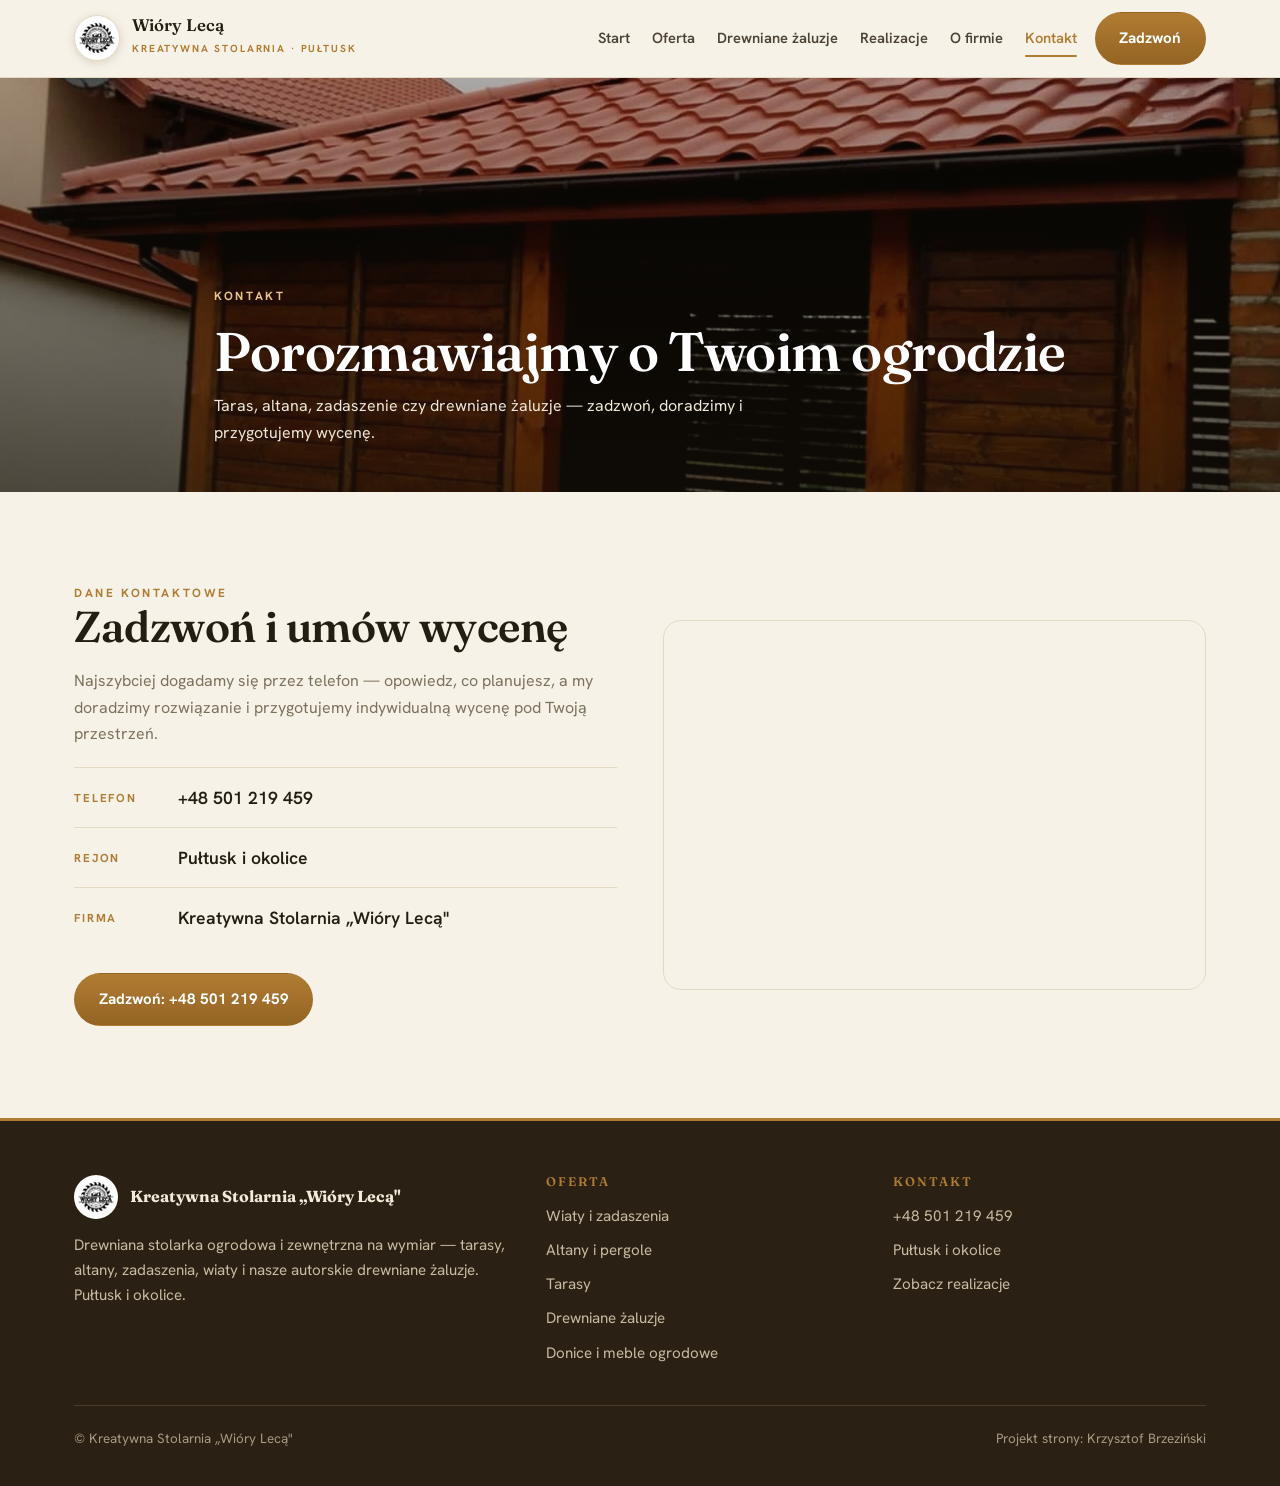
==== kontakt.html @ 0313fc8b "Wióry Lecą: wielostronicowe premium (jasny naturalny motyw) — 6 podstron, wspólne style, realne zdję" ====
<!DOCTYPE html>
<html lang="pl">
<head>
<meta charset="UTF-8">
<meta name="viewport" content="width=device-width, initial-scale=1.0">
<title>Kontakt — Kreatywna Stolarnia „Wióry Lecą" · Pułtusk</title>
<meta name="description" content="Skontaktuj się z Kreatywną Stolarnią „Wióry Lecą" z Pułtuska — drewniana stolarka ogrodowa. Tel. +48 501 219 459.">
<link rel="preconnect" href="https://fonts.googleapis.com">
<link rel="preconnect" href="https://fonts.gstatic.com" crossorigin>
<link href="https://fonts.googleapis.com/css2?family=Fraunces:opsz,wght@9..144,500;9..144,600;9..144,700&family=Hanken+Grotesk:wght@400;500;600;700&display=swap" rel="stylesheet">
<link rel="stylesheet" href="assets/styles.css">
</head>
<body>
<header>
  <div class="nav">
    <a class="brand" href="index.html">
      <img class="logo" src="img/logo.jpg" alt="Logo Wióry Lecą">
      <span><b>Wióry Lecą</b><span class="sub">Kreatywna Stolarnia · Pułtusk</span></span>
    </a>
    <nav class="links"><a href="index.html">Start</a><a href="oferta.html">Oferta</a><a href="zaluzje.html">Drewniane żaluzje</a><a href="realizacje.html">Realizacje</a><a href="o-nas.html">O firmie</a><a href="kontakt.html" class="active">Kontakt</a></nav>
    <a class="btn btn-gold cta" href="tel:+48501219459">Zadzwoń</a>
    <button class="burger" aria-label="Menu"><svg viewBox="0 0 24 24" fill="none" stroke="currentColor" stroke-width="2"><path d="M3 6h18M3 12h18M3 18h18"/></svg></button>
  </div>
</header>
<section class="phero" style="padding:0">
  <img class="bg" src="img/g16.jpg" alt="Porozmawiajmy o Twoim ogrodzie">
  <div class="wrap inner">
    <div class="eyebrow">Kontakt</div>
    <h1>Porozmawiajmy o Twoim ogrodzie</h1>
    <p>Taras, altana, zadaszenie czy drewniane żaluzje — zadzwoń, doradzimy i przygotujemy wycenę.</p>
  </div>
</section>
<section><div class="wrap"><div class="contact">
  <div class="info reveal">
    <div class="eyebrow">Dane kontaktowe</div>
    <h2>Zadzwoń i umów wycenę</h2>
    <p>Najszybciej dogadamy się przez telefon — opowiedz, co planujesz, a my doradzimy rozwiązanie i przygotujemy indywidualną wycenę pod Twoją przestrzeń.</p>
    <div class="row"><span class="k">Telefon</span><a class="v" href="tel:+48501219459">+48 501 219 459</a></div>
    <div class="row"><span class="k">Rejon</span><span class="v">Pułtusk i okolice</span></div>
    <div class="row"><span class="k">Firma</span><span class="v">Kreatywna Stolarnia „Wióry Lecą"</span></div>
    <div style="margin-top:26px"><a class="btn btn-gold" href="tel:+48501219459">Zadzwoń: +48 501 219 459</a></div>
  </div>
  <div class="map reveal"><iframe loading="lazy" src="https://maps.google.com/maps?q=52.699176,21.112586&z=12&output=embed" title="Mapa — Pułtusk"></iframe></div>
</div></div></section>

<footer>
  <div class="wrap">
    <div class="fgrid">
      <div class="col">
        <div class="fbrand"><img src="img/logo.jpg" alt="Wióry Lecą"><b>Kreatywna Stolarnia „Wióry Lecą"</b></div>
        <p>Drewniana stolarka ogrodowa i zewnętrzna na wymiar — tarasy, altany, zadaszenia, wiaty i nasze autorskie drewniane żaluzje. Pułtusk i okolice.</p>
      </div>
      <div class="col">
        <h4>Oferta</h4>
        <a href="oferta.html">Wiaty i zadaszenia</a>
        <a href="oferta.html">Altany i pergole</a>
        <a href="oferta.html">Tarasy</a>
        <a href="zaluzje.html">Drewniane żaluzje</a>
        <a href="oferta.html">Donice i meble ogrodowe</a>
      </div>
      <div class="col">
        <h4>Kontakt</h4>
        <a href="tel:+48501219459">+48 501 219 459</a>
        <p>Pułtusk i okolice</p>
        <a href="realizacje.html">Zobacz realizacje</a>
      </div>
    </div>
    <div class="fbot">
      <span>© Kreatywna Stolarnia „Wióry Lecą"</span>
      <span>Projekt strony: Krzysztof Brzeziński</span>
    </div>
  </div>
</footer>
<div class="lb" id="lb" hidden><img src="" alt=""></div>
<script src="assets/main.js"></script>
</body>
</html>
---- assets/styles.css ----
/* Wióry Lecą — wspólny motyw (premium, JASNY, naturalny: kremy + drewno + zieleń ogrodowa) */
:root{
  --bg:#f7f2e8; --bg2:#efe7d7; --panel:#fffdf8; --panel2:#f4ede0;
  --line:#e4d9c5; --line2:#d6c8ac; --ink:#241d12; --muted:#7c715d; --soft:#4b4234;
  --wood:#b07c33; --wood-d:#946423; --leaf:#5f7344;
  --shadow:0 22px 52px rgba(70,52,22,.13);
  --maxw:1180px;
}
*{margin:0;padding:0;box-sizing:border-box}
[hidden]{display:none!important}
html{scroll-behavior:smooth}
body{font-family:"Hanken Grotesk",system-ui,sans-serif;background:var(--bg);color:var(--ink);line-height:1.65;-webkit-font-smoothing:antialiased;overflow-x:hidden}
h1,h2,h3,h4{font-family:"Fraunces",Georgia,serif;font-weight:600;line-height:1.1;letter-spacing:-.01em;color:var(--ink)}
a{color:inherit;text-decoration:none}
img{display:block;max-width:100%}
.wrap{max-width:var(--maxw);margin:0 auto;padding:0 24px}
.eyebrow{font-size:.74rem;letter-spacing:.22em;text-transform:uppercase;color:var(--wood);font-weight:700}
.lead{color:var(--muted);font-size:1.1rem}
.btn{display:inline-flex;align-items:center;gap:.5em;padding:.85em 1.55em;border-radius:999px;font-weight:700;font-size:.95rem;transition:.2s;cursor:pointer;border:1px solid transparent;white-space:nowrap}
.btn-gold{background:linear-gradient(180deg,var(--wood),var(--wood-d));color:#fff}
.btn-gold:hover{filter:brightness(1.06);transform:translateY(-1px)}
.btn-ghost{border-color:var(--line2);color:var(--ink)}
.btn-ghost:hover{background:rgba(176,124,51,.1);border-color:var(--wood)}

/* HEADER / NAV */
header{position:sticky;top:0;z-index:60;backdrop-filter:blur(10px);background:rgba(247,242,232,.82);border-bottom:1px solid var(--line)}
.nav{display:flex;align-items:center;gap:18px;padding:12px 24px;max-width:var(--maxw);margin:0 auto}
.brand{display:flex;align-items:center;gap:12px;margin-right:auto}
.brand .logo{width:46px;height:46px;border-radius:50%;background:#fff;padding:3px;object-fit:contain;box-shadow:0 2px 10px rgba(80,60,25,.18);border:1px solid var(--line)}
.brand b{font-family:"Fraunces",serif;font-weight:600;font-size:1.05rem;line-height:1.1;display:block}
.brand .sub{font-size:.64rem;letter-spacing:.18em;text-transform:uppercase;color:var(--wood);font-weight:700}
.links{display:flex;gap:22px;align-items:center}
.links a{font-size:.92rem;color:var(--soft);font-weight:600;position:relative;padding:4px 0}
.links a:hover,.links a.active{color:var(--wood)}
.links a.active::after{content:"";position:absolute;left:0;right:0;bottom:-2px;height:2px;background:var(--wood);border-radius:2px}
.burger{display:none;background:none;border:0;cursor:pointer;width:42px;height:42px;color:var(--ink)}
.burger svg{width:26px;height:26px}
@media(max-width:920px){
  .links{position:fixed;inset:0 0 0 auto;width:min(78vw,320px);flex-direction:column;align-items:flex-start;justify-content:center;gap:28px;padding:0 38px;background:#fffdf8;border-left:1px solid var(--line);transform:translateX(100%);transition:.3s;z-index:70;box-shadow:-20px 0 50px rgba(60,45,20,.12)}
  .links.open{transform:none}
  .links a{font-size:1.25rem}
  .burger{display:inline-flex;align-items:center;justify-content:center}
  .nav .cta{display:none}
}

/* PAGE HERO (podstrony) */
.phero{position:relative;min-height:46vh;display:flex;align-items:flex-end;overflow:hidden}
.phero img.bg{position:absolute;inset:0;width:100%;height:100%;object-fit:cover}
.phero::after{content:"";position:absolute;inset:0;background:linear-gradient(180deg,rgba(20,15,8,.32),rgba(20,15,8,.72))}
.phero .inner{position:relative;z-index:2;padding:0 0 46px;color:#fff}
.phero h1{font-size:clamp(2rem,5vw,3.4rem);margin:.3em 0 .2em;color:#fff}
.phero p{color:#f0e8d8;max-width:560px}
.phero .eyebrow{color:#e7c489}

/* HOME HERO */
.hero{position:relative;min-height:90vh;display:flex;align-items:flex-end;overflow:hidden}
.hero img.bg{position:absolute;inset:0;width:100%;height:100%;object-fit:cover}
.hero::after{content:"";position:absolute;inset:0;background:linear-gradient(180deg,rgba(18,13,8,.42) 0%,rgba(18,13,8,.08) 38%,rgba(18,13,8,.78) 100%)}
.hero .inner{position:relative;z-index:2;padding:0 0 9vh;max-width:760px;color:#fff}
.hero .eyebrow{color:#e7c489}
.hero h1{font-size:clamp(2.5rem,6.2vw,4.6rem);font-weight:700;margin:.35em 0 .3em;color:#fff}
.hero h1 em{font-style:italic;color:#e9c98a}
.hero p{font-size:1.18rem;color:#f1e9d9;max-width:580px;margin-bottom:1.8em}
.hero .actions{display:flex;gap:14px;flex-wrap:wrap}

section{padding:92px 0}
.sec-head{max-width:700px;margin-bottom:46px}
.sec-head h2{font-size:clamp(1.9rem,4vw,2.9rem);margin:.3em 0}
.sec-head p{color:var(--muted);font-size:1.08rem}
.bg2{background:var(--bg2)}
.center{text-align:center;margin-left:auto;margin-right:auto}

/* STRIP */
.strip{display:grid;grid-template-columns:repeat(3,1fr);gap:1px;background:var(--line);border:1px solid var(--line);border-radius:18px;overflow:hidden}
.strip div{background:var(--panel);padding:30px 26px}
.strip b{font-family:"Fraunces",serif;font-size:1.22rem;color:var(--wood);display:block;margin-bottom:.2em}
.strip span{color:var(--muted);font-size:.95rem}
@media(max-width:760px){.strip{grid-template-columns:1fr}}

/* CARDS */
.cards{display:grid;grid-template-columns:repeat(3,1fr);gap:22px}
.card{background:var(--panel);border:1px solid var(--line);border-radius:18px;overflow:hidden;transition:.25s}
.card:hover{transform:translateY(-4px);border-color:var(--line2);box-shadow:var(--shadow)}
.card .ph{aspect-ratio:4/3;overflow:hidden}
.card .ph img{width:100%;height:100%;object-fit:cover;transition:.5s}
.card:hover .ph img{transform:scale(1.06)}
.card .body{padding:20px 22px 24px}
.card h3{font-size:1.3rem;margin-bottom:.35em}
.card p{color:var(--muted);font-size:.96rem}
@media(max-width:860px){.cards{grid-template-columns:1fr 1fr}}
@media(max-width:560px){.cards{grid-template-columns:1fr}}

/* FEATURE (split) */
.feature{display:grid;grid-template-columns:1.05fr .95fr;gap:48px;align-items:center}
.feature.rev .pic{order:-1}
.feature .txt h2{font-size:clamp(1.8rem,4vw,2.7rem);margin:.2em 0 .5em}
.feature .txt p{color:var(--soft);margin-bottom:1em}
.feature .tag{display:inline-block;margin-top:6px;padding:.4em 1em;border:1px solid var(--line2);border-radius:999px;color:var(--wood);font-size:.78rem;font-weight:700;letter-spacing:.1em;text-transform:uppercase}
.feature .pic{border-radius:20px;overflow:hidden;box-shadow:var(--shadow);aspect-ratio:4/5}
.feature .pic img{width:100%;height:100%;object-fit:cover}
@media(max-width:840px){.feature{grid-template-columns:1fr}.feature .pic{aspect-ratio:16/10;order:0}.feature.rev .pic{order:0}}

/* LISTA usług */
.svc{display:grid;grid-template-columns:1fr 1fr;gap:22px}
.svc .item{display:flex;gap:18px;padding:24px;background:var(--panel);border:1px solid var(--line);border-radius:16px}
.svc .item .no{font-family:"Fraunces",serif;font-size:1.4rem;color:var(--wood);font-weight:600;min-width:42px}
.svc .item h3{font-size:1.2rem;margin-bottom:.3em}
.svc .item p{color:var(--muted);font-size:.95rem}
@media(max-width:720px){.svc{grid-template-columns:1fr}}

/* GALLERY */
.gallery{columns:4;column-gap:14px}
.gallery a{display:block;margin-bottom:14px;border-radius:12px;overflow:hidden;break-inside:avoid;cursor:zoom-in;border:1px solid var(--line)}
.gallery img{width:100%;transition:.4s}
.gallery a:hover img{transform:scale(1.05);filter:brightness(1.05)}
@media(max-width:1000px){.gallery{columns:3}}
@media(max-width:680px){.gallery{columns:2}}

/* LIGHTBOX */
.lb{position:fixed;inset:0;background:rgba(12,9,5,.92);z-index:200;display:flex;align-items:center;justify-content:center;padding:30px;cursor:zoom-out}
.lb img{max-width:94vw;max-height:90vh;border-radius:8px;box-shadow:0 30px 80px rgba(0,0,0,.6)}

/* CTA band */
.band{background:linear-gradient(120deg,#f0e7d6,#e7dcc6);border:1px solid var(--line2);border-radius:24px;padding:54px 44px;text-align:center}
.band h2{font-size:clamp(1.7rem,3.6vw,2.5rem);margin-bottom:.4em}
.band p{color:var(--muted);max-width:560px;margin:0 auto 1.6em}

/* CONTACT */
.contact{display:grid;grid-template-columns:1fr 1fr;gap:46px;align-items:center}
.contact .info h2{font-size:clamp(1.9rem,4vw,2.7rem);margin-bottom:.4em}
.contact .info p{color:var(--muted);margin-bottom:1.2em}
.contact .row{display:flex;align-items:center;gap:14px;padding:15px 0;border-top:1px solid var(--line)}
.contact .row:last-of-type{border-bottom:1px solid var(--line)}
.contact .row .k{font-size:.72rem;letter-spacing:.16em;text-transform:uppercase;color:var(--wood);font-weight:700;width:90px}
.contact .row .v{font-size:1.1rem;font-weight:600}
.contact .map{border-radius:18px;overflow:hidden;border:1px solid var(--line);min-height:360px}
.contact .map iframe{width:100%;height:100%;min-height:360px;border:0;filter:grayscale(.15) contrast(1.02)}
@media(max-width:840px){.contact{grid-template-columns:1fr}}

/* FOOTER */
footer{background:#2a2114;color:#e9ddc8;padding:54px 0 36px;border-top:3px solid var(--wood)}
.fgrid{display:grid;grid-template-columns:1.4fr 1fr 1fr;gap:34px;margin-bottom:30px}
.fgrid .col h4{font-size:.78rem;letter-spacing:.16em;text-transform:uppercase;color:var(--wood);margin-bottom:16px}
.fgrid .col a,.fgrid .col p{display:block;color:#c9bba2;font-size:.95rem;margin-bottom:9px}
.fgrid .col a:hover{color:#fff}
.fbrand{display:flex;align-items:center;gap:12px;margin-bottom:14px}
.fbrand img{width:44px;height:44px;border-radius:50%;background:#fff;padding:3px}
.fbrand b{color:#f3ead9;font-family:"Fraunces",serif}
.fbot{border-top:1px solid #4a3c28;padding-top:22px;display:flex;justify-content:space-between;flex-wrap:wrap;gap:8px;color:#a99a82;font-size:.84rem}
@media(max-width:720px){.fgrid{grid-template-columns:1fr}}

.reveal{opacity:0;transform:translateY(22px);transition:.7s cubic-bezier(.2,.7,.2,1)}
.reveal.in{opacity:1;transform:none}
.mt0{margin-top:0}
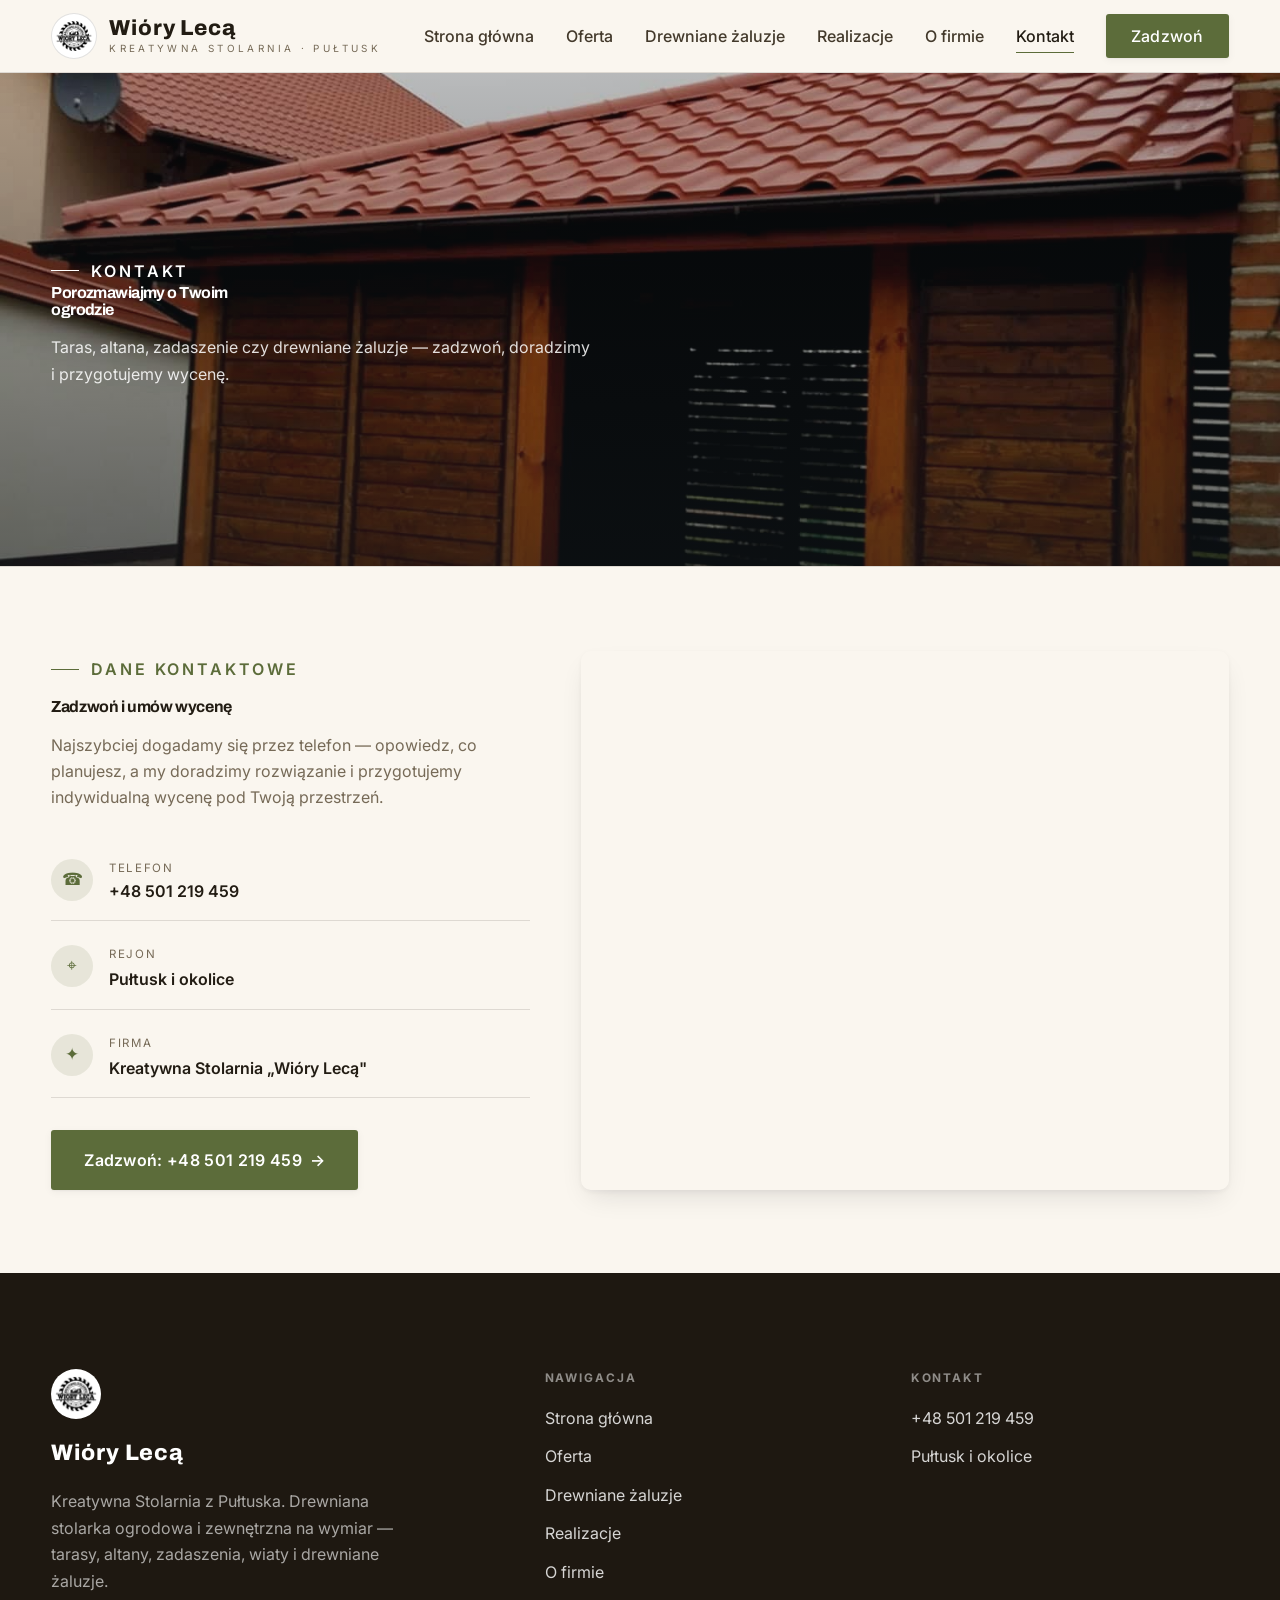
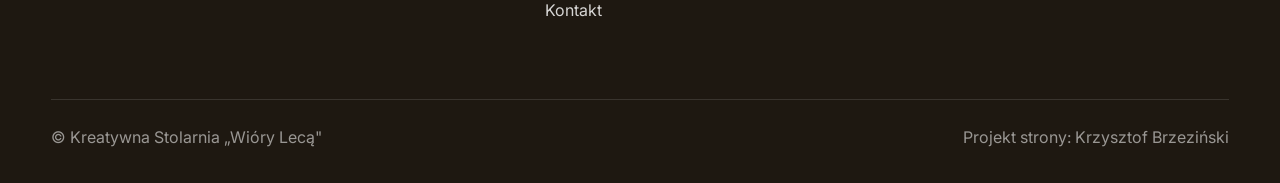
==== commit 651e794c: "Wióry Lecą: przebudowa na system STOLBASZ (edytorialny premium, ciepła/zielona paleta) — 6 podstron" ====
--- a/kontakt.html
+++ b/kontakt.html
@@ -7,71 +7,75 @@
 <meta name="description" content="Skontaktuj się z Kreatywną Stolarnią „Wióry Lecą" z Pułtuska — drewniana stolarka ogrodowa. Tel. +48 501 219 459.">
 <link rel="preconnect" href="https://fonts.googleapis.com">
 <link rel="preconnect" href="https://fonts.gstatic.com" crossorigin>
-<link href="https://fonts.googleapis.com/css2?family=Fraunces:opsz,wght@9..144,500;9..144,600;9..144,700&family=Hanken+Grotesk:wght@400;500;600;700&display=swap" rel="stylesheet">
-<link rel="stylesheet" href="assets/styles.css">
+<link href="https://fonts.googleapis.com/css2?family=Archivo:wght@500;600;700;800&family=Inter:wght@400;500;600;700&display=swap" rel="stylesheet">
+<link rel="stylesheet" href="assets/styles.css?v=2">
 </head>
 <body>
-<header>
-  <div class="nav">
+<header class="nav">
+  <div class="wrap nav-inner">
     <a class="brand" href="index.html">
-      <img class="logo" src="img/logo.jpg" alt="Logo Wióry Lecą">
-      <span><b>Wióry Lecą</b><span class="sub">Kreatywna Stolarnia · Pułtusk</span></span>
+      <img class="blogo" src="img/logo.jpg" alt="Logo Wióry Lecą">
+      <span class="bw"><span class="name">Wióry Lecą</span><span class="sub">Kreatywna Stolarnia · Pułtusk</span></span>
     </a>
-    <nav class="links"><a href="index.html">Start</a><a href="oferta.html">Oferta</a><a href="zaluzje.html">Drewniane żaluzje</a><a href="realizacje.html">Realizacje</a><a href="o-nas.html">O firmie</a><a href="kontakt.html" class="active">Kontakt</a></nav>
-    <a class="btn btn-gold cta" href="tel:+48501219459">Zadzwoń</a>
-    <button class="burger" aria-label="Menu"><svg viewBox="0 0 24 24" fill="none" stroke="currentColor" stroke-width="2"><path d="M3 6h18M3 12h18M3 18h18"/></svg></button>
+    <nav class="nav-links">
+      <a href="index.html">Strona główna</a><a href="oferta.html">Oferta</a><a href="zaluzje.html">Drewniane żaluzje</a><a href="realizacje.html">Realizacje</a><a href="o-nas.html">O firmie</a><a href="kontakt.html" class="active">Kontakt</a>
+      <a href="tel:+48501219459" class="btn btn-accent">Zadzwoń</a>
+    </nav>
+    <button class="nav-toggle" aria-label="Menu"><span></span><span></span><span></span></button>
   </div>
 </header>
-<section class="phero" style="padding:0">
-  <img class="bg" src="img/g16.jpg" alt="Porozmawiajmy o Twoim ogrodzie">
-  <div class="wrap inner">
-    <div class="eyebrow">Kontakt</div>
+<section class="pagehead">
+  <img src="img/g16.jpg" alt="Porozmawiajmy o Twoim ogrodzie">
+  <div class="wrap">
+    <span class="eyebrow">Kontakt</span>
     <h1>Porozmawiajmy o Twoim ogrodzie</h1>
     <p>Taras, altana, zadaszenie czy drewniane żaluzje — zadzwoń, doradzimy i przygotujemy wycenę.</p>
   </div>
 </section>
-<section><div class="wrap"><div class="contact">
-  <div class="info reveal">
-    <div class="eyebrow">Dane kontaktowe</div>
-    <h2>Zadzwoń i umów wycenę</h2>
-    <p>Najszybciej dogadamy się przez telefon — opowiedz, co planujesz, a my doradzimy rozwiązanie i przygotujemy indywidualną wycenę pod Twoją przestrzeń.</p>
-    <div class="row"><span class="k">Telefon</span><a class="v" href="tel:+48501219459">+48 501 219 459</a></div>
-    <div class="row"><span class="k">Rejon</span><span class="v">Pułtusk i okolice</span></div>
-    <div class="row"><span class="k">Firma</span><span class="v">Kreatywna Stolarnia „Wióry Lecą"</span></div>
-    <div style="margin-top:26px"><a class="btn btn-gold" href="tel:+48501219459">Zadzwoń: +48 501 219 459</a></div>
+<section><div class="wrap contact-grid">
+  <div class="reveal">
+    <span class="eyebrow">Dane kontaktowe</span>
+    <h2 style="margin:var(--space-4) 0">Zadzwoń i umów wycenę</h2>
+    <p class="muted" style="margin-bottom:var(--space-6)">Najszybciej dogadamy się przez telefon — opowiedz, co planujesz, a my doradzimy rozwiązanie i przygotujemy indywidualną wycenę pod Twoją przestrzeń.</p>
+    <div class="info-list">
+      <div class="info-row"><div class="ic">☎</div><div><div class="lbl">Telefon</div><a class="val" href="tel:+48501219459">+48 501 219 459</a></div></div>
+      <div class="info-row"><div class="ic">⌖</div><div><div class="lbl">Rejon</div><div class="val">Pułtusk i okolice</div></div></div>
+      <div class="info-row"><div class="ic">✦</div><div><div class="lbl">Firma</div><div class="val">Kreatywna Stolarnia „Wióry Lecą"</div></div></div>
+    </div>
+    <div style="margin-top:var(--space-6)"><a href="tel:+48501219459" class="btn btn-accent">Zadzwoń: +48 501 219 459 <span class="arr">→</span></a></div>
   </div>
-  <div class="map reveal"><iframe loading="lazy" src="https://maps.google.com/maps?q=52.699176,21.112586&z=12&output=embed" title="Mapa — Pułtusk"></iframe></div>
-</div></div></section>
-
+  <iframe class="map" loading="lazy" src="https://maps.google.com/maps?q=52.699176,21.112586&z=12&output=embed" title="Mapa — Pułtusk"></iframe>
+</div></section>
 <footer>
   <div class="wrap">
-    <div class="fgrid">
-      <div class="col">
-        <div class="fbrand"><img src="img/logo.jpg" alt="Wióry Lecą"><b>Kreatywna Stolarnia „Wióry Lecą"</b></div>
-        <p>Drewniana stolarka ogrodowa i zewnętrzna na wymiar — tarasy, altany, zadaszenia, wiaty i nasze autorskie drewniane żaluzje. Pułtusk i okolice.</p>
+    <div class="foot-grid">
+      <div class="foot-brand">
+        <img class="flogo" src="img/logo.jpg" alt="Wióry Lecą">
+        <div class="name">Wióry Lecą</div>
+        <p>Kreatywna Stolarnia z Pułtuska. Drewniana stolarka ogrodowa i zewnętrzna na wymiar — tarasy, altany, zadaszenia, wiaty i drewniane żaluzje.</p>
       </div>
-      <div class="col">
-        <h4>Oferta</h4>
-        <a href="oferta.html">Wiaty i zadaszenia</a>
-        <a href="oferta.html">Altany i pergole</a>
-        <a href="oferta.html">Tarasy</a>
+      <div class="foot-col">
+        <h4>Nawigacja</h4>
+        <a href="index.html">Strona główna</a>
+        <a href="oferta.html">Oferta</a>
         <a href="zaluzje.html">Drewniane żaluzje</a>
-        <a href="oferta.html">Donice i meble ogrodowe</a>
+        <a href="realizacje.html">Realizacje</a>
+        <a href="o-nas.html">O firmie</a>
+        <a href="kontakt.html">Kontakt</a>
       </div>
-      <div class="col">
+      <div class="foot-col">
         <h4>Kontakt</h4>
         <a href="tel:+48501219459">+48 501 219 459</a>
         <p>Pułtusk i okolice</p>
-        <a href="realizacje.html">Zobacz realizacje</a>
       </div>
     </div>
-    <div class="fbot">
+    <div class="foot-bot">
       <span>© Kreatywna Stolarnia „Wióry Lecą"</span>
       <span>Projekt strony: Krzysztof Brzeziński</span>
     </div>
   </div>
 </footer>
 <div class="lb" id="lb" hidden><img src="" alt=""></div>
-<script src="assets/main.js"></script>
+<script src="assets/main.js?v=2"></script>
 </body>
 </html>
--- a/assets/styles.css
+++ b/assets/styles.css
@@ -1,154 +1,337 @@
-/* Wióry Lecą — wspólny motyw (premium, JASNY, naturalny: kremy + drewno + zieleń ogrodowa) */
+/* ============================================================
+   STOLBASZ — premium, architektoniczny B2B fit-out
+   Jasna paleta, zero brązu. System wg premium-web-craft.
+   Projekt strony: Krzysztof Brzeziński
+   ============================================================ */
+
 :root{
-  --bg:#f7f2e8; --bg2:#efe7d7; --panel:#fffdf8; --panel2:#f4ede0;
-  --line:#e4d9c5; --line2:#d6c8ac; --ink:#241d12; --muted:#7c715d; --soft:#4b4234;
-  --wood:#b07c33; --wood-d:#946423; --leaf:#5f7344;
-  --shadow:0 22px 52px rgba(70,52,22,.13);
-  --maxw:1180px;
-}
-*{margin:0;padding:0;box-sizing:border-box}
+  /* PALETA — jasna, ciepła, naturalna (drewno + zieleń ogrodowa); jeden akcent: zieleń */
+  --paper:#FAF6EF;          /* główne tło — ciepła biel */
+  --paper-2:#F0EADD;        /* sekcje alternatywne (ciepły jasny piasek) */
+  --paper-3:#E7DFCF;        /* delikatne wypełnienia */
+  --ink:#221C13;            /* tekst główny — ciepły grafit */
+  --ink-soft:#43392B;       /* nagłówki drugorzędne */
+  --muted:#766A57;          /* tekst poboczny */
+  --line:rgba(34,28,19,.13);/* hairline */
+  --accent:#5c6c3a;         /* stonowana zieleń ogrodowa — jedyny akcent */
+  --accent-d:#46532b;
+  --accent-soft:rgba(92,108,58,.12);
+  --dark:#1e1811;           /* sekcje ciemne (stopka/CTA) — ciepła czerń */
+
+  /* ODSTĘPY — skala 4/8 */
+  --space-1:4px; --space-2:8px; --space-3:12px; --space-4:16px; --space-5:24px;
+  --space-6:32px; --space-7:48px; --space-8:64px; --space-9:96px; --space-10:128px;
+
+  /* TYPOGRAFIA — fluid clamp() */
+  --text-sm:clamp(.82rem,.8rem+.1vw,.9rem);
+  --text-base:clamp(1rem,.97rem+.15vw,1.1rem);
+  --text-lg:clamp(1.12rem,1.05rem+.3vw,1.3rem);
+  --text-h3:clamp(1.2rem,1.1rem+.5vw,1.5rem);
+  --text-h2:clamp(1.9rem,1.5rem+1.9vw,2.8rem);
+  --text-h1:clamp(2.6rem,1.9rem+3.6vw,4.6rem);
+
+  /* PROMIENIE — architektoniczne, raczej ostre */
+  --r-sm:3px; --r-md:6px; --r-lg:10px;
+
+  /* RUCH */
+  --ease:cubic-bezier(.25,.46,.45,.94); --dur:.24s;
+
+  /* CIENIE — miękkie, warstwowe */
+  --sh-sm:0 1px 2px rgba(16,24,32,.04), 0 2px 8px rgba(16,24,32,.05);
+  --sh-md:0 2px 6px rgba(16,24,32,.05), 0 12px 28px -8px rgba(16,24,32,.12);
+  --sh-lg:0 6px 14px rgba(16,24,32,.07), 0 26px 56px -18px rgba(16,24,32,.22);
+
+  --hairline:1px solid var(--line);
+
+  --font-display:"Archivo","Helvetica Neue",sans-serif;
+  --font-body:"Inter","Helvetica Neue",Arial,sans-serif;
+}
+
+*{box-sizing:border-box;margin:0;padding:0}
+html{scroll-behavior:smooth}
+body{
+  font-family:var(--font-body);
+  font-size:var(--text-base);
+  line-height:1.65;
+  color:var(--ink);
+  background:var(--paper);
+  -webkit-font-smoothing:antialiased;
+  text-rendering:optimizeLegibility;
+}
+img{max-width:100%;display:block}
+a{color:inherit;text-decoration:none}
+
+.wrap{width:min(92%,1180px);margin-inline:auto}
+section{padding-block:clamp(52px,6.5vw,96px)}
+
+h1,h2,h3{font-family:var(--font-display);font-weight:700;line-height:1.08;letter-spacing:-.02em;color:var(--ink)}
+h1{font-size:var(--text-h1);letter-spacing:-.035em}
+h2{font-size:var(--text-h2);letter-spacing:-.025em}
+h3{font-size:var(--text-h3)}
+p{max-width:65ch}
+
+.eyebrow{
+  font-family:var(--font-body);
+  font-size:var(--text-sm);
+  font-weight:600;
+  letter-spacing:.18em;
+  text-transform:uppercase;
+  color:var(--accent);
+  display:inline-flex;align-items:center;gap:var(--space-3);
+}
+.eyebrow::before{content:"";width:28px;height:1px;background:var(--accent);display:inline-block}
+
+.muted{color:var(--muted)}
+.lead{font-size:var(--text-lg);line-height:1.55;color:var(--ink-soft);max-width:50ch}
+
+/* ---------- BUTTONS ---------- */
+.btn{
+  display:inline-flex;align-items:center;gap:var(--space-2);
+  font-weight:600;font-size:var(--text-sm);letter-spacing:.02em;
+  padding:var(--space-4) var(--space-6);
+  border-radius:var(--r-sm);
+  transition:transform var(--dur) var(--ease),box-shadow var(--dur) var(--ease),background var(--dur) var(--ease);
+  cursor:pointer;border:1px solid transparent;
+}
+.btn-accent{background:var(--accent);color:#fff;box-shadow:var(--sh-sm)}
+.btn-accent:hover{background:var(--accent-d);transform:translateY(-2px);box-shadow:var(--sh-md)}
+.btn-accent:active{transform:translateY(0);box-shadow:var(--sh-sm)}
+.btn-ghost{background:transparent;color:var(--ink);border-color:var(--line)}
+.btn-ghost:hover{border-color:var(--accent);color:var(--accent);transform:translateY(-2px)}
+.btn-light{background:#fff;color:var(--ink);box-shadow:var(--sh-sm)}
+.btn-light:hover{transform:translateY(-2px);box-shadow:var(--sh-md)}
+.btn .arr{transition:transform var(--dur) var(--ease)}
+.btn:hover .arr{transform:translateX(4px)}
+
+/* ---------- NAV ---------- */
+.nav{
+  position:sticky;top:0;z-index:50;
+  background:color-mix(in srgb,var(--paper) 88%,transparent);
+  backdrop-filter:saturate(140%) blur(10px);
+  border-bottom:var(--hairline);
+}
+.nav-inner{display:flex;align-items:center;justify-content:space-between;height:72px}
+.brand{display:flex;flex-direction:column;line-height:1}
+.brand .name{font-family:var(--font-display);font-weight:800;font-size:1.35rem;letter-spacing:.04em}
+.brand .sub{font-size:.62rem;letter-spacing:.34em;text-transform:uppercase;color:var(--muted);margin-top:5px}
+.nav-links{display:flex;align-items:center;gap:var(--space-6)}
+.nav-links a{font-size:var(--text-sm);font-weight:500;color:var(--ink-soft);position:relative;padding-block:4px;transition:color var(--dur) var(--ease)}
+.nav-links a::after{content:"";position:absolute;left:0;bottom:0;width:0;height:1.5px;background:var(--accent);transition:width var(--dur) var(--ease)}
+.nav-links a:hover,.nav-links a.active{color:var(--ink)}
+.nav-links a:hover::after,.nav-links a.active::after{width:100%}
+.nav-links .btn{padding:var(--space-2) var(--space-5)}
+/* przyciski w nav: właściwy kolor (przebij .nav-links a) + bez podkreślenia */
+.nav-links a.btn-accent{color:#fff}
+.nav-links a.btn-ghost,.nav-links a.btn-light{color:var(--ink)}
+.nav-links a.btn::after{display:none}
+.nav-toggle{display:none;background:none;border:none;cursor:pointer;flex-direction:column;gap:5px;padding:8px}
+.nav-toggle span{width:24px;height:2px;background:var(--ink);transition:var(--dur)}
+
+/* ---------- HERO (split) ---------- */
+.hero{position:relative;overflow:hidden;border-bottom:var(--hairline)}
+.hero-grid{display:grid;grid-template-columns:1.05fr .95fr;gap:clamp(24px,4vw,60px);align-items:center;
+  padding-block:clamp(36px,4.5vw,64px)}
+.hero-copy .eyebrow{margin-bottom:var(--space-5)}
+.hero-copy h1{margin-bottom:var(--space-5)}
+.hero-copy .lead{margin-bottom:var(--space-7)}
+.hero-actions{display:flex;flex-wrap:wrap;gap:var(--space-4)}
+.hero-art{position:relative;aspect-ratio:4/3;border-radius:var(--r-lg);overflow:hidden;box-shadow:var(--sh-lg)}
+.hero-art img{width:100%;height:100%;object-fit:cover}
+.hero-art::after{content:"";position:absolute;inset:0;background:linear-gradient(180deg,transparent 55%,rgba(18,24,28,.28))}
+.hero-badge{position:absolute;left:var(--space-5);bottom:var(--space-5);z-index:2;
+  background:rgba(252,252,251,.94);backdrop-filter:blur(4px);
+  border-radius:var(--r-md);padding:var(--space-4) var(--space-5);box-shadow:var(--sh-md);max-width:78%}
+.hero-badge strong{display:block;font-family:var(--font-display);font-size:1rem;letter-spacing:-.01em}
+.hero-badge span{font-size:var(--text-sm);color:var(--muted)}
+
+/* ---------- HERO duży / kinowy (strona główna) ---------- */
+.hero-cine{position:relative;min-height:clamp(560px,82vh,840px);display:flex;align-items:center;overflow:hidden;border-bottom:var(--hairline)}
+.hero-cine>img{position:absolute;inset:0;width:100%;height:100%;object-fit:cover;z-index:0}
+.hero-cine::after{content:"";position:absolute;inset:0;z-index:1;
+  background:linear-gradient(95deg,rgba(13,18,23,.86) 0%,rgba(13,18,23,.64) 32%,rgba(13,18,23,.24) 62%,rgba(13,18,23,.04) 100%)}
+.hero-cine .wrap{position:relative;z-index:2;padding-block:var(--space-8)}
+.hero-cine .hero-copy{max-width:660px}
+.hero-cine .eyebrow{color:#fff;margin-bottom:var(--space-5)}
+.hero-cine .eyebrow::before{background:#fff}
+.hero-cine h1{color:#fff;margin-bottom:var(--space-5);font-size:clamp(2.9rem,2rem+4.4vw,5.2rem)}
+.hero-cine .lead{color:rgba(255,255,255,.92);max-width:48ch;margin-bottom:var(--space-7)}
+.hero-cine .hero-actions{display:flex;flex-wrap:wrap;gap:var(--space-4)}
+@media(max-width:680px){
+  .hero-cine{min-height:clamp(520px,76vh,640px);align-items:flex-end}
+  .hero-cine::after{background:linear-gradient(0deg,rgba(13,18,23,.9) 6%,rgba(13,18,23,.45) 55%,rgba(13,18,23,.25) 100%)}
+  .hero-cine .wrap{padding-bottom:var(--space-9)}
+}
+
+/* full-bleed hero variant (podstrony) */
+.pagehead{position:relative;min-height:46vh;display:flex;align-items:flex-end;overflow:hidden;border-bottom:var(--hairline)}
+.pagehead img{position:absolute;inset:0;width:100%;height:100%;object-fit:cover}
+.pagehead::after{content:"";position:absolute;inset:0;background:linear-gradient(180deg,rgba(18,24,28,.25),rgba(18,24,28,.62))}
+.pagehead .wrap{position:relative;z-index:2;padding-block:var(--space-9);color:#fff}
+.pagehead h1{color:#fff;max-width:18ch}
+.pagehead .eyebrow{color:#fff}
+.pagehead .eyebrow::before{background:#fff}
+.pagehead p{color:rgba(255,255,255,.86);margin-top:var(--space-4);max-width:54ch}
+
+/* ---------- STRIP (pasek skrótów / liczby) ---------- */
+.strip{background:var(--dark);color:#fff}
+.strip .wrap{display:grid;grid-template-columns:repeat(4,1fr);gap:var(--space-6);padding-block:var(--space-8)}
+.strip .item .k{font-family:var(--font-display);font-size:clamp(1.6rem,1.2rem+1.4vw,2.4rem);font-weight:800;letter-spacing:-.02em;color:#fff}
+.strip .item .v{font-size:var(--text-sm);color:rgba(255,255,255,.66);margin-top:var(--space-2);line-height:1.45}
+.strip .item{border-left:2px solid var(--accent);padding-left:var(--space-5)}
+
+/* ---------- SECTION HEAD ---------- */
+.head{max-width:48rem;margin-bottom:var(--space-8)}
+.head.center{margin-inline:auto;text-align:center}
+.head .eyebrow{margin-bottom:var(--space-4)}
+.head h2{margin-bottom:var(--space-4)}
+.head p{color:var(--muted);font-size:var(--text-lg);line-height:1.55}
+.head.center p{margin-inline:auto}
+
+/* ---------- INTRO SPLIT ---------- */
+.split{display:grid;grid-template-columns:.92fr 1.08fr;gap:clamp(28px,5vw,80px);align-items:center}
+.split.rev{grid-template-columns:1.08fr .92fr}
+.split.rev .split-art{order:-1}
+.split-art{position:relative;aspect-ratio:5/4;border-radius:var(--r-lg);overflow:hidden;box-shadow:var(--sh-lg)}
+.split-art img{width:100%;height:100%;object-fit:cover}
+.split-copy h2{margin-bottom:var(--space-5)}
+.split-copy p+p{margin-top:var(--space-4)}
+.split-copy .btn{margin-top:var(--space-6)}
+
+/* ---------- SERVICES (zakres) ---------- */
+.svc-grid{display:grid;grid-template-columns:repeat(auto-fit,minmax(280px,1fr));gap:var(--space-5)}
+.svc{background:#fff;border:var(--hairline);border-radius:var(--r-md);padding:var(--space-7) var(--space-6);
+  transition:transform var(--dur) var(--ease),box-shadow var(--dur) var(--ease),border-color var(--dur) var(--ease);
+  position:relative;overflow:hidden}
+.svc::before{content:"";position:absolute;left:0;top:0;width:3px;height:0;background:var(--accent);transition:height var(--dur) var(--ease)}
+.svc:hover{transform:translateY(-4px);box-shadow:var(--sh-md);border-color:transparent}
+.svc:hover::before{height:100%}
+.svc .ic{font-family:var(--font-display);font-size:.8rem;font-weight:700;letter-spacing:.12em;color:var(--accent);margin-bottom:var(--space-4)}
+.svc h3{margin-bottom:var(--space-3);font-size:1.22rem}
+.svc p{color:var(--muted);font-size:var(--text-base);line-height:1.6}
+
+/* big detailed service rows */
+.svc-row{display:grid;grid-template-columns:.8fr 1.2fr;gap:clamp(20px,4vw,60px);align-items:center;padding-block:var(--space-8)}
+.svc-row+.svc-row{border-top:var(--hairline)}
+.svc-row.rev{grid-template-columns:1.2fr .8fr}
+.svc-row.rev .svc-row-art{order:-1}
+.svc-row-art{aspect-ratio:4/3;border-radius:var(--r-md);overflow:hidden;box-shadow:var(--sh-md)}
+.svc-row-art img{width:100%;height:100%;object-fit:cover}
+.svc-row h3{font-size:1.5rem;margin-bottom:var(--space-4)}
+.svc-row .num{font-family:var(--font-display);font-size:.85rem;font-weight:700;letter-spacing:.14em;color:var(--accent);display:block;margin-bottom:var(--space-3)}
+.svc-row ul{list-style:none;margin-top:var(--space-4);display:flex;flex-direction:column;gap:var(--space-2)}
+.svc-row li{position:relative;padding-left:var(--space-5);color:var(--muted);font-size:var(--text-base)}
+.svc-row li::before{content:"";position:absolute;left:0;top:.62em;width:8px;height:1px;background:var(--accent)}
+
+/* ---------- GALLERY (realizacje) ---------- */
+.gallery{display:grid;grid-template-columns:repeat(12,1fr);gap:var(--space-4);grid-auto-rows:200px}
+.tile{position:relative;overflow:hidden;border-radius:var(--r-md);box-shadow:var(--sh-sm);
+  transition:transform var(--dur) var(--ease),box-shadow var(--dur) var(--ease)}
+.tile img{width:100%;height:100%;object-fit:cover;transition:transform .6s var(--ease)}
+.tile:hover{box-shadow:var(--sh-md)}
+.tile:hover img{transform:scale(1.05)}
+.tile .cap{position:absolute;left:0;right:0;bottom:0;padding:var(--space-5) var(--space-4) var(--space-4);
+  background:linear-gradient(transparent,rgba(18,24,28,.78));color:#fff;
+  font-size:var(--text-sm);font-weight:600;letter-spacing:.01em;
+  opacity:0;transform:translateY(8px);transition:var(--dur) var(--ease)}
+.tile:hover .cap{opacity:1;transform:translateY(0)}
+.tile .cap small{display:block;font-weight:400;opacity:.78;letter-spacing:.04em;text-transform:uppercase;font-size:.66rem;margin-top:3px}
+/* bento spans */
+.t-wide{grid-column:span 6}
+.t-tall{grid-column:span 6;grid-row:span 2}
+.t-std{grid-column:span 6}
+.t-third{grid-column:span 4}
+.t-two3{grid-column:span 8}
+
+/* ---------- TRUST / WIARYGODNOŚĆ ---------- */
+.trust{background:var(--paper-2)}
+.trust-grid{display:grid;grid-template-columns:repeat(auto-fit,minmax(240px,1fr));gap:var(--space-5);margin-top:var(--space-7)}
+.trust-card{background:#fff;border-radius:var(--r-md);padding:var(--space-7) var(--space-6);box-shadow:var(--sh-sm);border-top:3px solid var(--accent)}
+.trust-card .big{font-family:var(--font-display);font-size:clamp(1.8rem,1.3rem+1.6vw,2.6rem);font-weight:800;letter-spacing:-.02em;color:var(--ink);line-height:1}
+.trust-card h3{font-size:1.12rem;margin:var(--space-3) 0 var(--space-2)}
+.trust-card p{color:var(--muted);font-size:var(--text-base);line-height:1.55}
+
+/* ---------- CTA band ---------- */
+.cta{background:var(--dark);color:#fff;position:relative;overflow:hidden}
+.cta .wrap{display:grid;grid-template-columns:1.4fr .6fr;gap:var(--space-7);align-items:center;position:relative;z-index:2}
+.cta h2{color:#fff;max-width:20ch}
+.cta p{color:rgba(255,255,255,.74);margin-top:var(--space-4)}
+.cta-actions{display:flex;flex-direction:column;gap:var(--space-3);align-items:flex-start}
+.cta::before{content:"";position:absolute;right:-80px;top:-80px;width:360px;height:360px;border-radius:50%;
+  background:radial-gradient(circle,var(--accent-soft),transparent 70%)}
+
+/* ---------- CONTACT ---------- */
+.contact-grid{display:grid;grid-template-columns:.85fr 1.15fr;gap:clamp(28px,4vw,56px);align-items:start}
+.info-list{display:flex;flex-direction:column;gap:var(--space-2)}
+.info-row{display:flex;gap:var(--space-4);align-items:flex-start;padding-block:var(--space-4);border-bottom:var(--hairline)}
+.info-row .ic{flex:none;width:42px;height:42px;display:grid;place-items:center;border-radius:50%;
+  background:var(--accent-soft);color:var(--accent);font-size:1.05rem}
+.info-row .lbl{font-size:.72rem;letter-spacing:.14em;text-transform:uppercase;color:var(--muted)}
+.info-row .val{font-weight:600;font-size:var(--text-base);margin-top:2px}
+.info-row a.val:hover{color:var(--accent)}
+.map{border:none;border-radius:var(--r-lg);box-shadow:var(--sh-md);width:100%;height:100%;min-height:380px;filter:grayscale(.2) contrast(1.02)}
+.form{background:#fff;border:var(--hairline);border-radius:var(--r-lg);padding:clamp(24px,3vw,40px);box-shadow:var(--sh-sm)}
+.form .fld{margin-bottom:var(--space-5)}
+.form label{display:block;font-size:var(--text-sm);font-weight:600;margin-bottom:var(--space-2)}
+.form input,.form textarea{width:100%;font-family:inherit;font-size:var(--text-base);color:var(--ink);
+  padding:var(--space-4);border:var(--hairline);border-radius:var(--r-sm);background:var(--paper);transition:border-color var(--dur)}
+.form input:focus,.form textarea:focus{outline:none;border-color:var(--accent);background:#fff}
+.form textarea{resize:vertical;min-height:120px}
+.form .note{font-size:var(--text-sm);color:var(--muted);margin-top:var(--space-3)}
+
+/* ---------- FOOTER ---------- */
+footer{background:var(--dark);color:#fff;padding-block:var(--space-9) var(--space-6)}
+.foot-grid{display:grid;grid-template-columns:1.4fr 1fr 1fr;gap:var(--space-7);margin-bottom:var(--space-8)}
+.foot-brand .name{font-family:var(--font-display);font-weight:800;font-size:1.4rem;letter-spacing:.04em}
+.foot-brand p{color:rgba(255,255,255,.62);margin-top:var(--space-4);font-size:var(--text-base);max-width:38ch}
+.foot-col h4{font-size:.74rem;letter-spacing:.16em;text-transform:uppercase;color:rgba(255,255,255,.5);margin-bottom:var(--space-4)}
+.foot-col a,.foot-col p{display:block;color:rgba(255,255,255,.82);font-size:var(--text-base);margin-bottom:var(--space-3)}
+.foot-col a:hover{color:#fff}
+.foot-bot{border-top:1px solid rgba(255,255,255,.12);padding-top:var(--space-5);display:flex;justify-content:space-between;flex-wrap:wrap;gap:var(--space-3);
+  font-size:var(--text-sm);color:rgba(255,255,255,.55)}
+.foot-bot a:hover{color:#fff}
+
+/* ---------- REVEAL ---------- */
+.reveal{opacity:0;transform:translateY(22px);transition:opacity .6s var(--ease),transform .6s var(--ease)}
+.reveal.in{opacity:1;transform:none}
+
+/* ---------- RESPONSIVE ---------- */
+@media(max-width:920px){
+  .hero-grid,.split,.split.rev,.svc-row,.svc-row.rev,.cta .wrap,.contact-grid,.foot-grid{grid-template-columns:1fr}
+  .split.rev .split-art,.svc-row.rev .svc-row-art{order:0}
+  .hero-art{aspect-ratio:16/10;max-height:420px}
+  .strip .wrap{grid-template-columns:repeat(2,1fr);gap:var(--space-7)}
+  .gallery{grid-auto-rows:180px}
+  .t-wide,.t-tall,.t-std,.t-third,.t-two3{grid-column:span 6}
+  .t-tall{grid-row:span 1}
+  .cta-actions{flex-direction:row;flex-wrap:wrap}
+  .foot-grid{gap:var(--space-6)}
+}
+@media(max-width:680px){
+  .nav-links{position:fixed;inset:72px 0 auto 0;background:var(--paper);flex-direction:column;align-items:stretch;
+    gap:0;padding:var(--space-4) 6%;border-bottom:var(--hairline);box-shadow:var(--sh-md);
+    transform:translateY(-120%);transition:transform var(--dur) var(--ease)}
+  .nav-links.open{transform:translateY(0)}
+  .nav-links a{padding-block:var(--space-4);border-bottom:var(--hairline)}
+  .nav-links .btn{margin-top:var(--space-3);justify-content:center}
+  .nav-toggle{display:flex}
+  .strip .wrap{grid-template-columns:1fr}
+  .gallery{grid-template-columns:repeat(6,1fr)}
+  .foot-grid{grid-template-columns:1fr}
+}
+@media(prefers-reduced-motion:reduce){
+  *{animation-duration:.01ms!important;transition:none!important}
+  .reveal{opacity:1!important;transform:none!important}
+  html{scroll-behavior:auto}
+}
+
+/* ---------- BRAND z logo (Wióry Lecą) ---------- */
+.brand{flex-direction:row;align-items:center;gap:var(--space-3)}
+.brand .blogo{width:46px;height:46px;border-radius:50%;background:#fff;padding:3px;border:var(--hairline);object-fit:contain;flex:none}
+.brand .bw{display:flex;flex-direction:column;line-height:1}
+.foot-brand .flogo{width:50px;height:50px;border-radius:50%;background:#fff;padding:3px;margin-bottom:var(--space-4)}
+
+/* ---------- LIGHTBOX (galeria realizacji) ---------- */
 [hidden]{display:none!important}
-html{scroll-behavior:smooth}
-body{font-family:"Hanken Grotesk",system-ui,sans-serif;background:var(--bg);color:var(--ink);line-height:1.65;-webkit-font-smoothing:antialiased;overflow-x:hidden}
-h1,h2,h3,h4{font-family:"Fraunces",Georgia,serif;font-weight:600;line-height:1.1;letter-spacing:-.01em;color:var(--ink)}
-a{color:inherit;text-decoration:none}
-img{display:block;max-width:100%}
-.wrap{max-width:var(--maxw);margin:0 auto;padding:0 24px}
-.eyebrow{font-size:.74rem;letter-spacing:.22em;text-transform:uppercase;color:var(--wood);font-weight:700}
-.lead{color:var(--muted);font-size:1.1rem}
-.btn{display:inline-flex;align-items:center;gap:.5em;padding:.85em 1.55em;border-radius:999px;font-weight:700;font-size:.95rem;transition:.2s;cursor:pointer;border:1px solid transparent;white-space:nowrap}
-.btn-gold{background:linear-gradient(180deg,var(--wood),var(--wood-d));color:#fff}
-.btn-gold:hover{filter:brightness(1.06);transform:translateY(-1px)}
-.btn-ghost{border-color:var(--line2);color:var(--ink)}
-.btn-ghost:hover{background:rgba(176,124,51,.1);border-color:var(--wood)}
-
-/* HEADER / NAV */
-header{position:sticky;top:0;z-index:60;backdrop-filter:blur(10px);background:rgba(247,242,232,.82);border-bottom:1px solid var(--line)}
-.nav{display:flex;align-items:center;gap:18px;padding:12px 24px;max-width:var(--maxw);margin:0 auto}
-.brand{display:flex;align-items:center;gap:12px;margin-right:auto}
-.brand .logo{width:46px;height:46px;border-radius:50%;background:#fff;padding:3px;object-fit:contain;box-shadow:0 2px 10px rgba(80,60,25,.18);border:1px solid var(--line)}
-.brand b{font-family:"Fraunces",serif;font-weight:600;font-size:1.05rem;line-height:1.1;display:block}
-.brand .sub{font-size:.64rem;letter-spacing:.18em;text-transform:uppercase;color:var(--wood);font-weight:700}
-.links{display:flex;gap:22px;align-items:center}
-.links a{font-size:.92rem;color:var(--soft);font-weight:600;position:relative;padding:4px 0}
-.links a:hover,.links a.active{color:var(--wood)}
-.links a.active::after{content:"";position:absolute;left:0;right:0;bottom:-2px;height:2px;background:var(--wood);border-radius:2px}
-.burger{display:none;background:none;border:0;cursor:pointer;width:42px;height:42px;color:var(--ink)}
-.burger svg{width:26px;height:26px}
-@media(max-width:920px){
-  .links{position:fixed;inset:0 0 0 auto;width:min(78vw,320px);flex-direction:column;align-items:flex-start;justify-content:center;gap:28px;padding:0 38px;background:#fffdf8;border-left:1px solid var(--line);transform:translateX(100%);transition:.3s;z-index:70;box-shadow:-20px 0 50px rgba(60,45,20,.12)}
-  .links.open{transform:none}
-  .links a{font-size:1.25rem}
-  .burger{display:inline-flex;align-items:center;justify-content:center}
-  .nav .cta{display:none}
-}
-
-/* PAGE HERO (podstrony) */
-.phero{position:relative;min-height:46vh;display:flex;align-items:flex-end;overflow:hidden}
-.phero img.bg{position:absolute;inset:0;width:100%;height:100%;object-fit:cover}
-.phero::after{content:"";position:absolute;inset:0;background:linear-gradient(180deg,rgba(20,15,8,.32),rgba(20,15,8,.72))}
-.phero .inner{position:relative;z-index:2;padding:0 0 46px;color:#fff}
-.phero h1{font-size:clamp(2rem,5vw,3.4rem);margin:.3em 0 .2em;color:#fff}
-.phero p{color:#f0e8d8;max-width:560px}
-.phero .eyebrow{color:#e7c489}
-
-/* HOME HERO */
-.hero{position:relative;min-height:90vh;display:flex;align-items:flex-end;overflow:hidden}
-.hero img.bg{position:absolute;inset:0;width:100%;height:100%;object-fit:cover}
-.hero::after{content:"";position:absolute;inset:0;background:linear-gradient(180deg,rgba(18,13,8,.42) 0%,rgba(18,13,8,.08) 38%,rgba(18,13,8,.78) 100%)}
-.hero .inner{position:relative;z-index:2;padding:0 0 9vh;max-width:760px;color:#fff}
-.hero .eyebrow{color:#e7c489}
-.hero h1{font-size:clamp(2.5rem,6.2vw,4.6rem);font-weight:700;margin:.35em 0 .3em;color:#fff}
-.hero h1 em{font-style:italic;color:#e9c98a}
-.hero p{font-size:1.18rem;color:#f1e9d9;max-width:580px;margin-bottom:1.8em}
-.hero .actions{display:flex;gap:14px;flex-wrap:wrap}
-
-section{padding:92px 0}
-.sec-head{max-width:700px;margin-bottom:46px}
-.sec-head h2{font-size:clamp(1.9rem,4vw,2.9rem);margin:.3em 0}
-.sec-head p{color:var(--muted);font-size:1.08rem}
-.bg2{background:var(--bg2)}
-.center{text-align:center;margin-left:auto;margin-right:auto}
-
-/* STRIP */
-.strip{display:grid;grid-template-columns:repeat(3,1fr);gap:1px;background:var(--line);border:1px solid var(--line);border-radius:18px;overflow:hidden}
-.strip div{background:var(--panel);padding:30px 26px}
-.strip b{font-family:"Fraunces",serif;font-size:1.22rem;color:var(--wood);display:block;margin-bottom:.2em}
-.strip span{color:var(--muted);font-size:.95rem}
-@media(max-width:760px){.strip{grid-template-columns:1fr}}
-
-/* CARDS */
-.cards{display:grid;grid-template-columns:repeat(3,1fr);gap:22px}
-.card{background:var(--panel);border:1px solid var(--line);border-radius:18px;overflow:hidden;transition:.25s}
-.card:hover{transform:translateY(-4px);border-color:var(--line2);box-shadow:var(--shadow)}
-.card .ph{aspect-ratio:4/3;overflow:hidden}
-.card .ph img{width:100%;height:100%;object-fit:cover;transition:.5s}
-.card:hover .ph img{transform:scale(1.06)}
-.card .body{padding:20px 22px 24px}
-.card h3{font-size:1.3rem;margin-bottom:.35em}
-.card p{color:var(--muted);font-size:.96rem}
-@media(max-width:860px){.cards{grid-template-columns:1fr 1fr}}
-@media(max-width:560px){.cards{grid-template-columns:1fr}}
-
-/* FEATURE (split) */
-.feature{display:grid;grid-template-columns:1.05fr .95fr;gap:48px;align-items:center}
-.feature.rev .pic{order:-1}
-.feature .txt h2{font-size:clamp(1.8rem,4vw,2.7rem);margin:.2em 0 .5em}
-.feature .txt p{color:var(--soft);margin-bottom:1em}
-.feature .tag{display:inline-block;margin-top:6px;padding:.4em 1em;border:1px solid var(--line2);border-radius:999px;color:var(--wood);font-size:.78rem;font-weight:700;letter-spacing:.1em;text-transform:uppercase}
-.feature .pic{border-radius:20px;overflow:hidden;box-shadow:var(--shadow);aspect-ratio:4/5}
-.feature .pic img{width:100%;height:100%;object-fit:cover}
-@media(max-width:840px){.feature{grid-template-columns:1fr}.feature .pic{aspect-ratio:16/10;order:0}.feature.rev .pic{order:0}}
-
-/* LISTA usług */
-.svc{display:grid;grid-template-columns:1fr 1fr;gap:22px}
-.svc .item{display:flex;gap:18px;padding:24px;background:var(--panel);border:1px solid var(--line);border-radius:16px}
-.svc .item .no{font-family:"Fraunces",serif;font-size:1.4rem;color:var(--wood);font-weight:600;min-width:42px}
-.svc .item h3{font-size:1.2rem;margin-bottom:.3em}
-.svc .item p{color:var(--muted);font-size:.95rem}
-@media(max-width:720px){.svc{grid-template-columns:1fr}}
-
-/* GALLERY */
-.gallery{columns:4;column-gap:14px}
-.gallery a{display:block;margin-bottom:14px;border-radius:12px;overflow:hidden;break-inside:avoid;cursor:zoom-in;border:1px solid var(--line)}
-.gallery img{width:100%;transition:.4s}
-.gallery a:hover img{transform:scale(1.05);filter:brightness(1.05)}
-@media(max-width:1000px){.gallery{columns:3}}
-@media(max-width:680px){.gallery{columns:2}}
-
-/* LIGHTBOX */
-.lb{position:fixed;inset:0;background:rgba(12,9,5,.92);z-index:200;display:flex;align-items:center;justify-content:center;padding:30px;cursor:zoom-out}
-.lb img{max-width:94vw;max-height:90vh;border-radius:8px;box-shadow:0 30px 80px rgba(0,0,0,.6)}
-
-/* CTA band */
-.band{background:linear-gradient(120deg,#f0e7d6,#e7dcc6);border:1px solid var(--line2);border-radius:24px;padding:54px 44px;text-align:center}
-.band h2{font-size:clamp(1.7rem,3.6vw,2.5rem);margin-bottom:.4em}
-.band p{color:var(--muted);max-width:560px;margin:0 auto 1.6em}
-
-/* CONTACT */
-.contact{display:grid;grid-template-columns:1fr 1fr;gap:46px;align-items:center}
-.contact .info h2{font-size:clamp(1.9rem,4vw,2.7rem);margin-bottom:.4em}
-.contact .info p{color:var(--muted);margin-bottom:1.2em}
-.contact .row{display:flex;align-items:center;gap:14px;padding:15px 0;border-top:1px solid var(--line)}
-.contact .row:last-of-type{border-bottom:1px solid var(--line)}
-.contact .row .k{font-size:.72rem;letter-spacing:.16em;text-transform:uppercase;color:var(--wood);font-weight:700;width:90px}
-.contact .row .v{font-size:1.1rem;font-weight:600}
-.contact .map{border-radius:18px;overflow:hidden;border:1px solid var(--line);min-height:360px}
-.contact .map iframe{width:100%;height:100%;min-height:360px;border:0;filter:grayscale(.15) contrast(1.02)}
-@media(max-width:840px){.contact{grid-template-columns:1fr}}
-
-/* FOOTER */
-footer{background:#2a2114;color:#e9ddc8;padding:54px 0 36px;border-top:3px solid var(--wood)}
-.fgrid{display:grid;grid-template-columns:1.4fr 1fr 1fr;gap:34px;margin-bottom:30px}
-.fgrid .col h4{font-size:.78rem;letter-spacing:.16em;text-transform:uppercase;color:var(--wood);margin-bottom:16px}
-.fgrid .col a,.fgrid .col p{display:block;color:#c9bba2;font-size:.95rem;margin-bottom:9px}
-.fgrid .col a:hover{color:#fff}
-.fbrand{display:flex;align-items:center;gap:12px;margin-bottom:14px}
-.fbrand img{width:44px;height:44px;border-radius:50%;background:#fff;padding:3px}
-.fbrand b{color:#f3ead9;font-family:"Fraunces",serif}
-.fbot{border-top:1px solid #4a3c28;padding-top:22px;display:flex;justify-content:space-between;flex-wrap:wrap;gap:8px;color:#a99a82;font-size:.84rem}
-@media(max-width:720px){.fgrid{grid-template-columns:1fr}}
-
-.reveal{opacity:0;transform:translateY(22px);transition:.7s cubic-bezier(.2,.7,.2,1)}
-.reveal.in{opacity:1;transform:none}
-.mt0{margin-top:0}
+.tile{cursor:zoom-in}
+.lb{position:fixed;inset:0;background:rgba(20,15,8,.93);z-index:200;display:flex;align-items:center;justify-content:center;padding:30px;cursor:zoom-out}
+.lb img{max-width:94vw;max-height:90vh;border-radius:var(--r-md);box-shadow:0 30px 80px rgba(0,0,0,.55)}
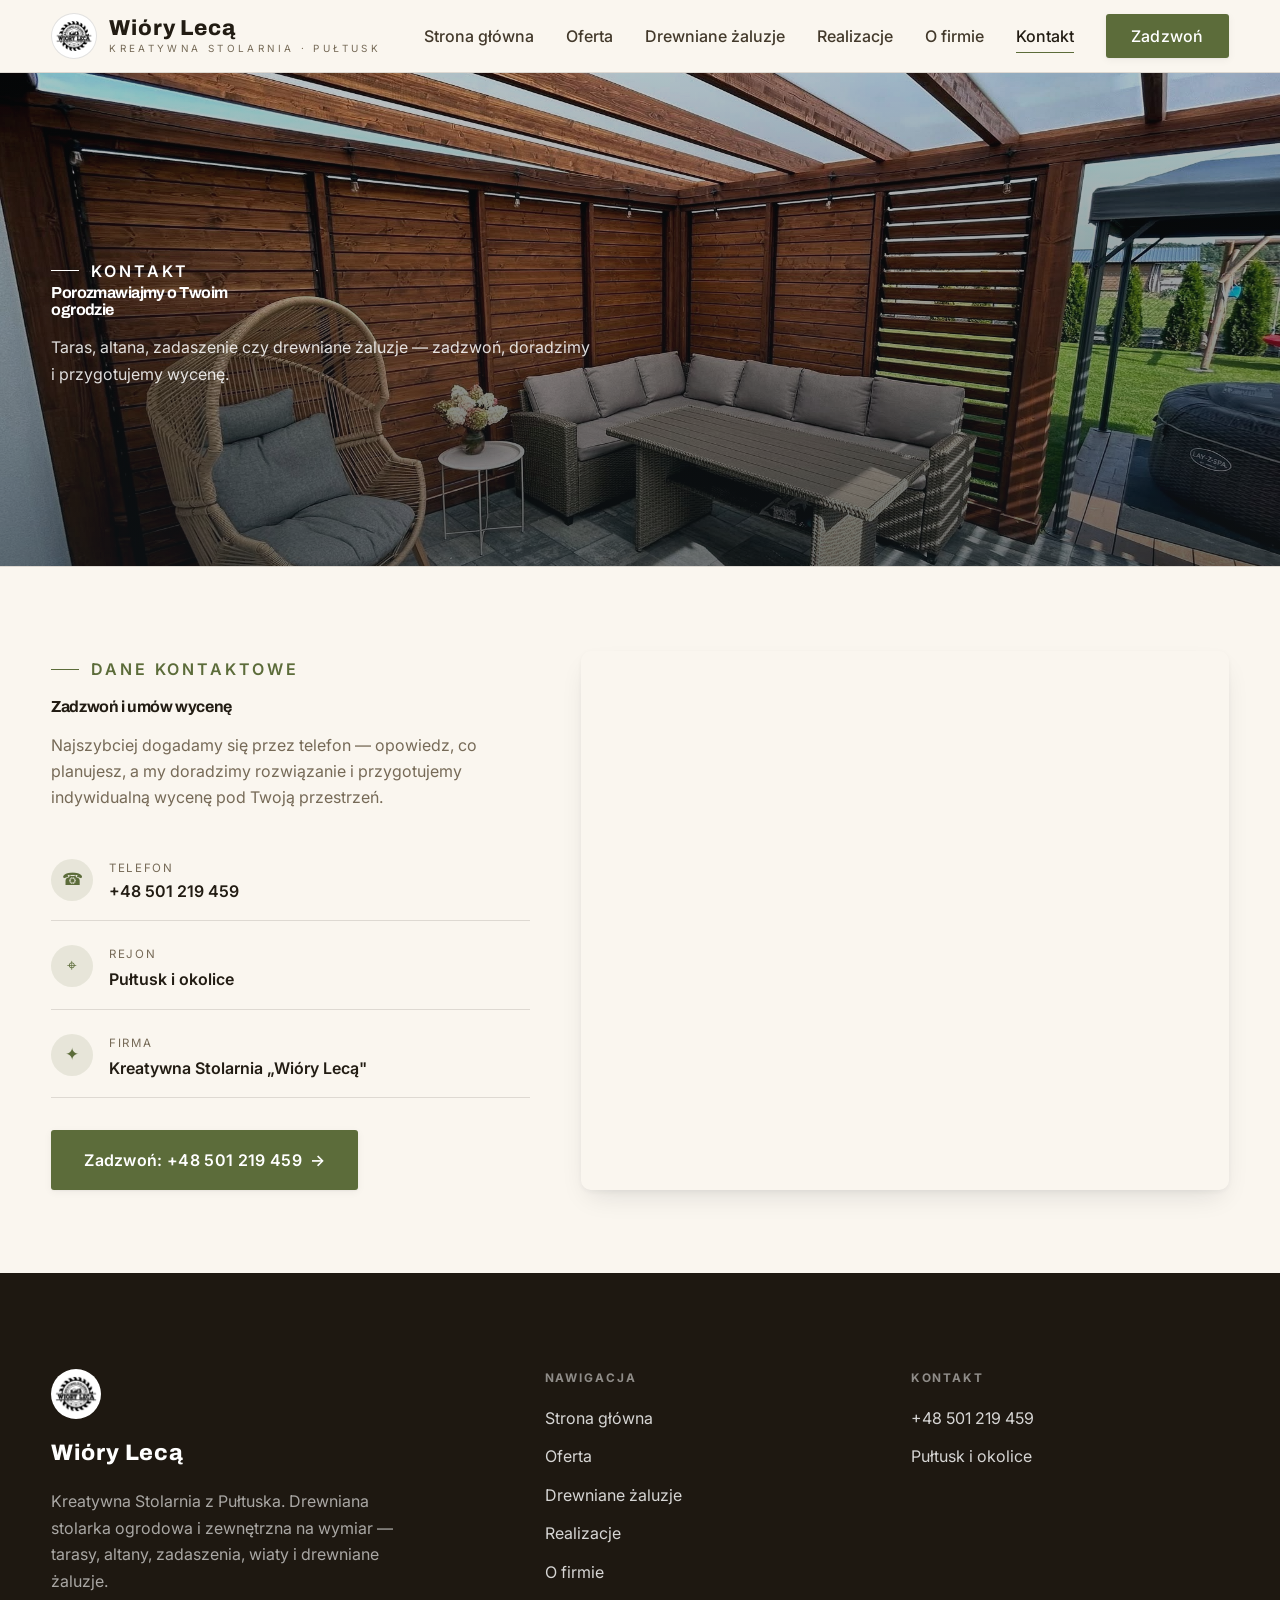
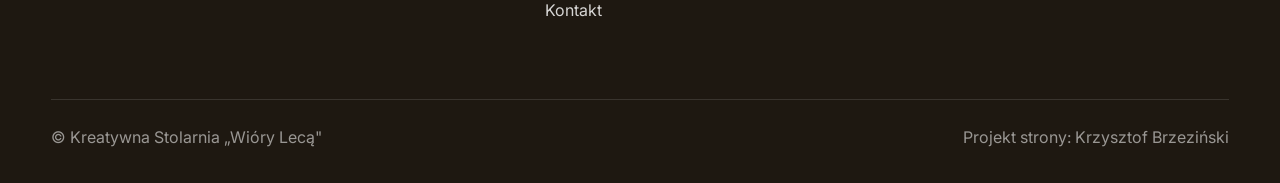
==== commit bc39e183: "Wióry: galeria masonry (pełne kadry), hero podstron na poziome zdjęcia, hero główny wyprostowany + m" ====
--- a/kontakt.html
+++ b/kontakt.html
@@ -8,7 +8,7 @@
 <link rel="preconnect" href="https://fonts.googleapis.com">
 <link rel="preconnect" href="https://fonts.gstatic.com" crossorigin>
 <link href="https://fonts.googleapis.com/css2?family=Archivo:wght@500;600;700;800&family=Inter:wght@400;500;600;700&display=swap" rel="stylesheet">
-<link rel="stylesheet" href="assets/styles.css?v=2">
+<link rel="stylesheet" href="assets/styles.css?v=3">
 </head>
 <body>
 <header class="nav">
@@ -25,7 +25,7 @@
   </div>
 </header>
 <section class="pagehead">
-  <img src="img/g16.jpg" alt="Porozmawiajmy o Twoim ogrodzie">
+  <img src="img/g33.jpg" alt="Porozmawiajmy o Twoim ogrodzie">
   <div class="wrap">
     <span class="eyebrow">Kontakt</span>
     <h1>Porozmawiajmy o Twoim ogrodzie</h1>
@@ -76,6 +76,6 @@
   </div>
 </footer>
 <div class="lb" id="lb" hidden><img src="" alt=""></div>
-<script src="assets/main.js?v=2"></script>
+<script src="assets/main.js?v=3"></script>
 </body>
 </html>
--- a/assets/styles.css
+++ b/assets/styles.css
@@ -332,6 +332,17 @@
 
 /* ---------- LIGHTBOX (galeria realizacji) ---------- */
 [hidden]{display:none!important}
-.tile{cursor:zoom-in}
 .lb{position:fixed;inset:0;background:rgba(20,15,8,.93);z-index:200;display:flex;align-items:center;justify-content:center;padding:30px;cursor:zoom-out}
 .lb img{max-width:94vw;max-height:90vh;border-radius:var(--r-md);box-shadow:0 30px 80px rgba(0,0,0,.55)}
+
+/* ---------- GALERIA MASONRY (pełne kadry, bez ucinania) ---------- */
+.gallery{display:block;columns:3;column-gap:var(--space-4)}
+.gallery .ph{display:block;margin:0 0 var(--space-4);border-radius:var(--r-md);overflow:hidden;
+  box-shadow:var(--sh-sm);border:var(--hairline);cursor:zoom-in;break-inside:avoid}
+.gallery .ph img{width:100%;display:block;transition:transform .5s var(--ease)}
+.gallery .ph:hover img{transform:scale(1.04)}
+@media(max-width:920px){.gallery{columns:2}}
+@media(max-width:560px){.gallery{columns:1}}
+/* pagehead podstron — nieco niższy, łagodniejszy kadr */
+.pagehead{min-height:42vh;max-height:520px}
+.pagehead img{object-position:center 42%}
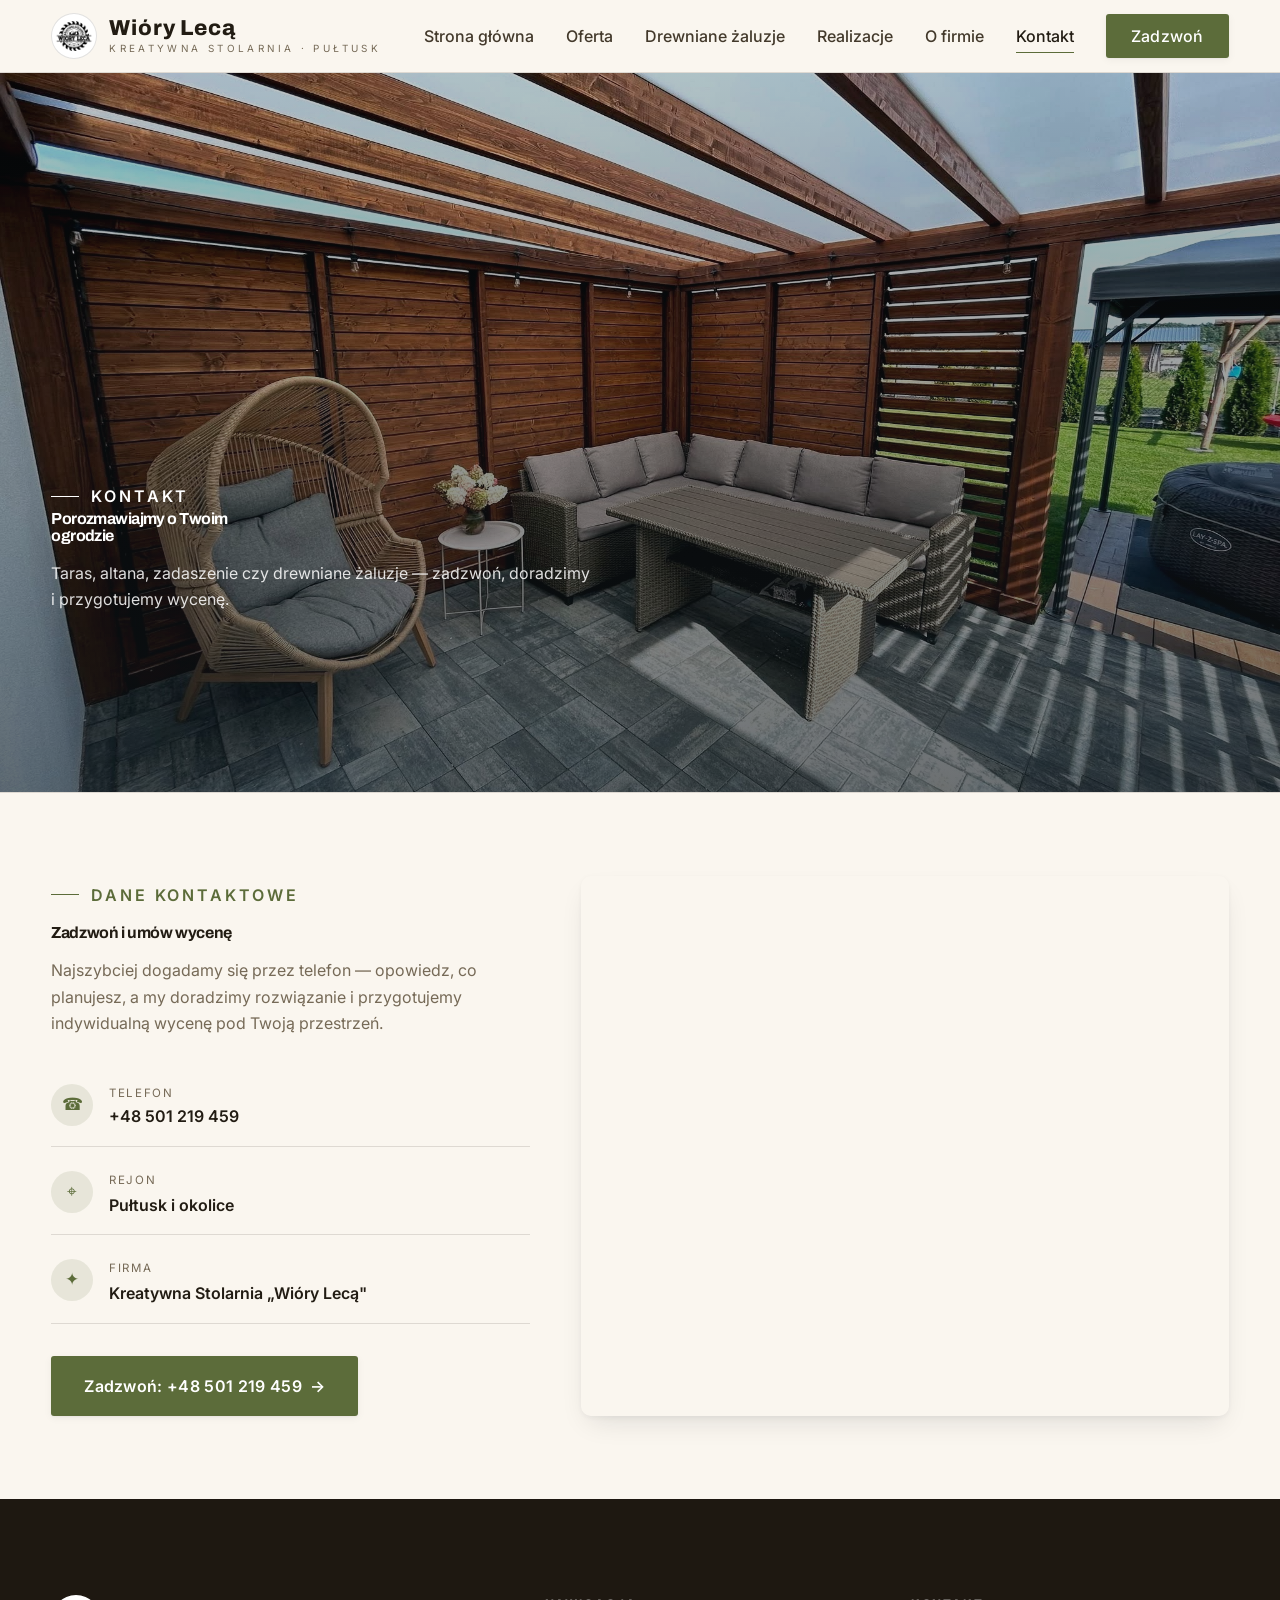
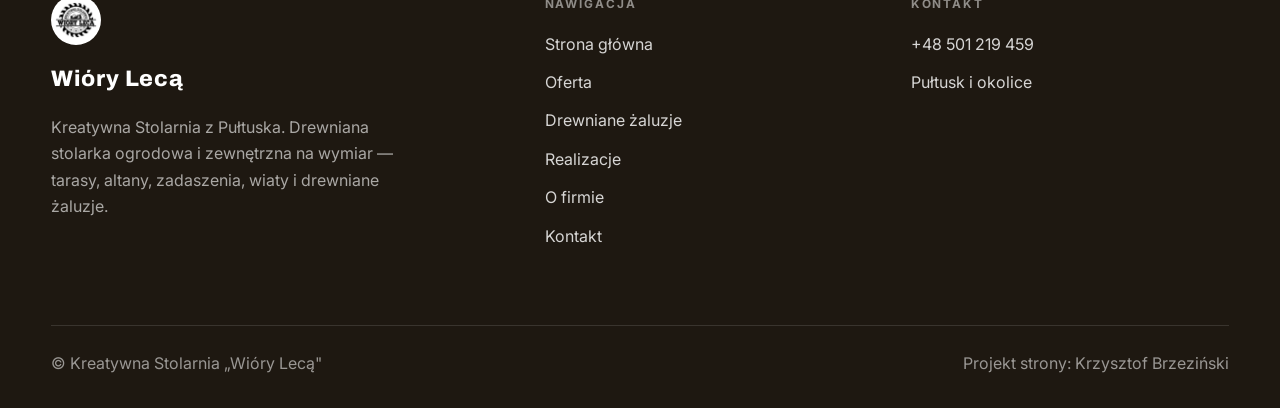
==== commit 8a6c164f: "Hero: korekta obrotu (prosto) + mocniejszy kontrast; pageheady 16:9 by nie ucinać obiektu Co-Authore" ====
--- a/kontakt.html
+++ b/kontakt.html
@@ -8,7 +8,7 @@
 <link rel="preconnect" href="https://fonts.googleapis.com">
 <link rel="preconnect" href="https://fonts.gstatic.com" crossorigin>
 <link href="https://fonts.googleapis.com/css2?family=Archivo:wght@500;600;700;800&family=Inter:wght@400;500;600;700&display=swap" rel="stylesheet">
-<link rel="stylesheet" href="assets/styles.css?v=3">
+<link rel="stylesheet" href="assets/styles.css?v=4">
 </head>
 <body>
 <header class="nav">
--- a/assets/styles.css
+++ b/assets/styles.css
@@ -343,6 +343,7 @@
 .gallery .ph:hover img{transform:scale(1.04)}
 @media(max-width:920px){.gallery{columns:2}}
 @media(max-width:560px){.gallery{columns:1}}
-/* pagehead podstron — nieco niższy, łagodniejszy kadr */
-.pagehead{min-height:42vh;max-height:520px}
-.pagehead img{object-position:center 42%}
+/* pagehead podstron — kadr 16:9, by pokazać cały obiekt (nie ucinać dachu/podłogi) */
+.pagehead{min-height:auto;max-height:none;aspect-ratio:16/9}
+.pagehead img{object-position:center 48%}
+@media(max-width:760px){.pagehead{aspect-ratio:auto;min-height:54vh}}
